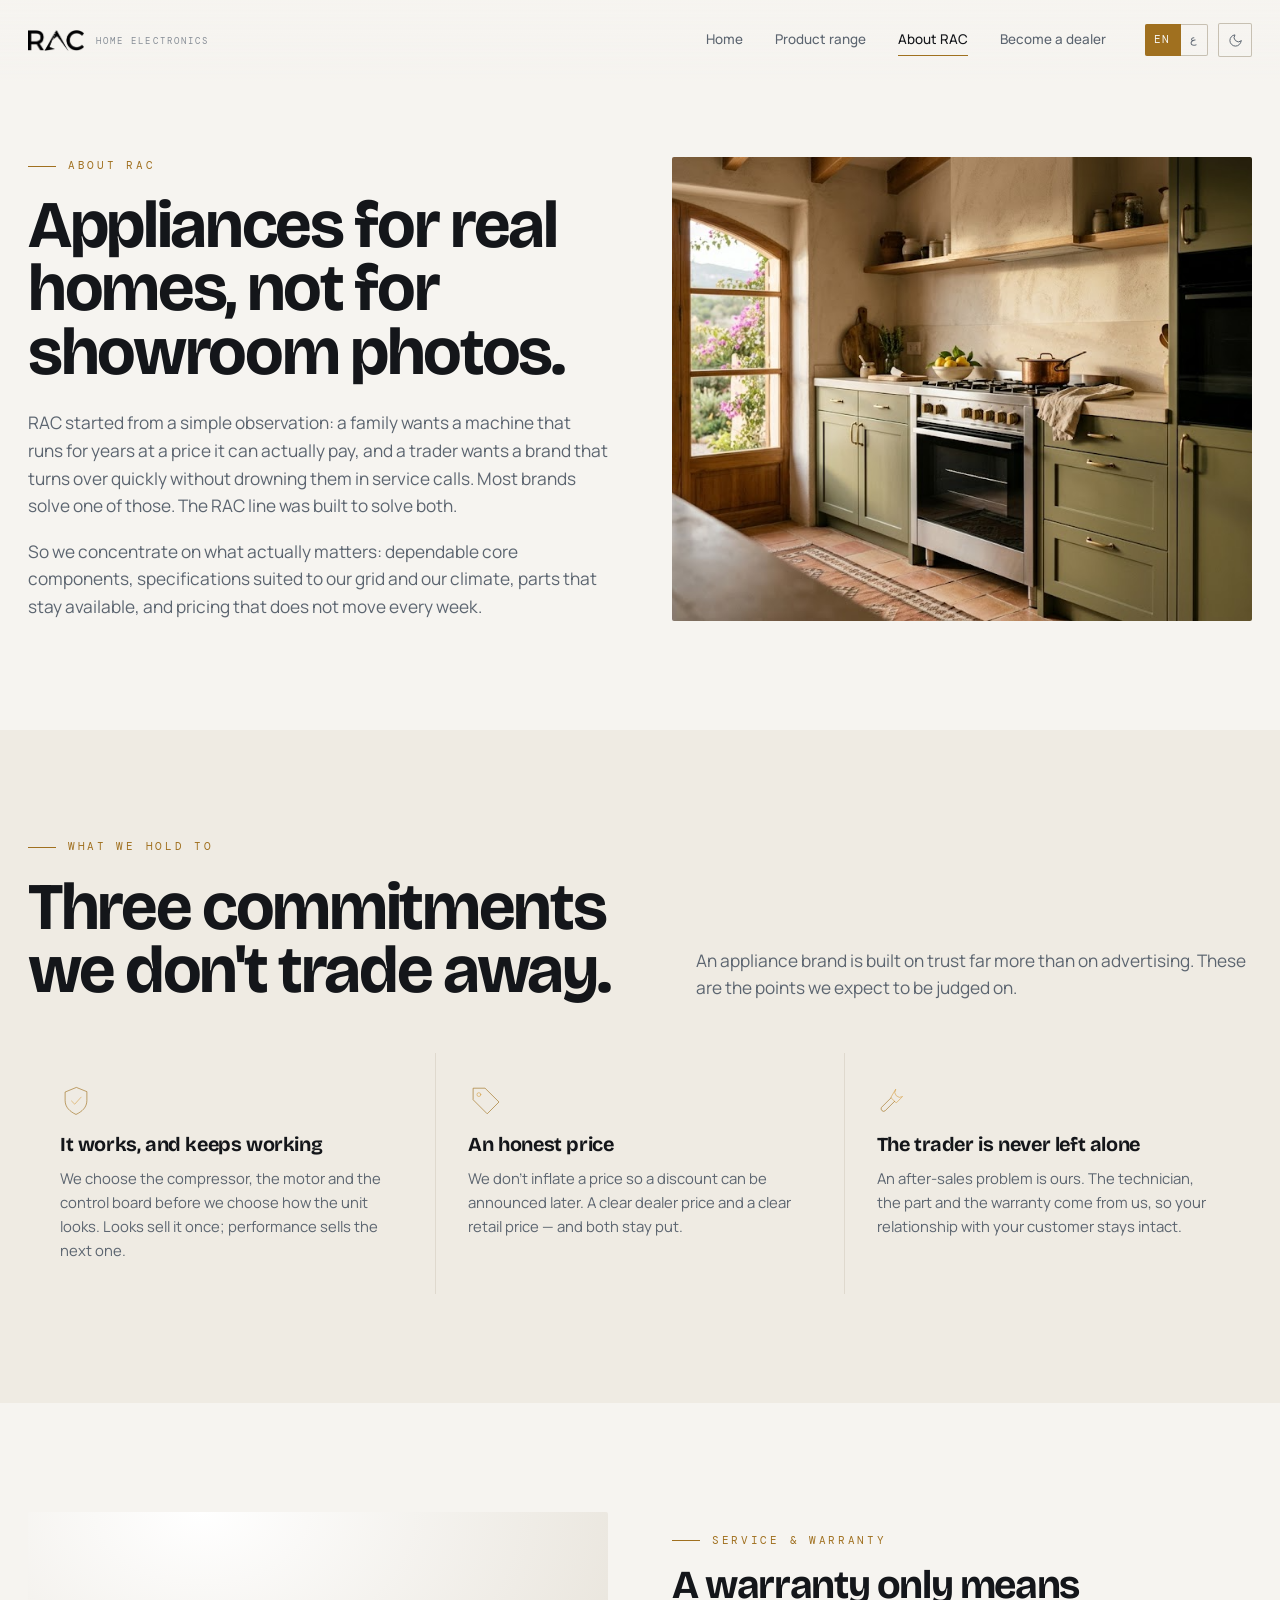
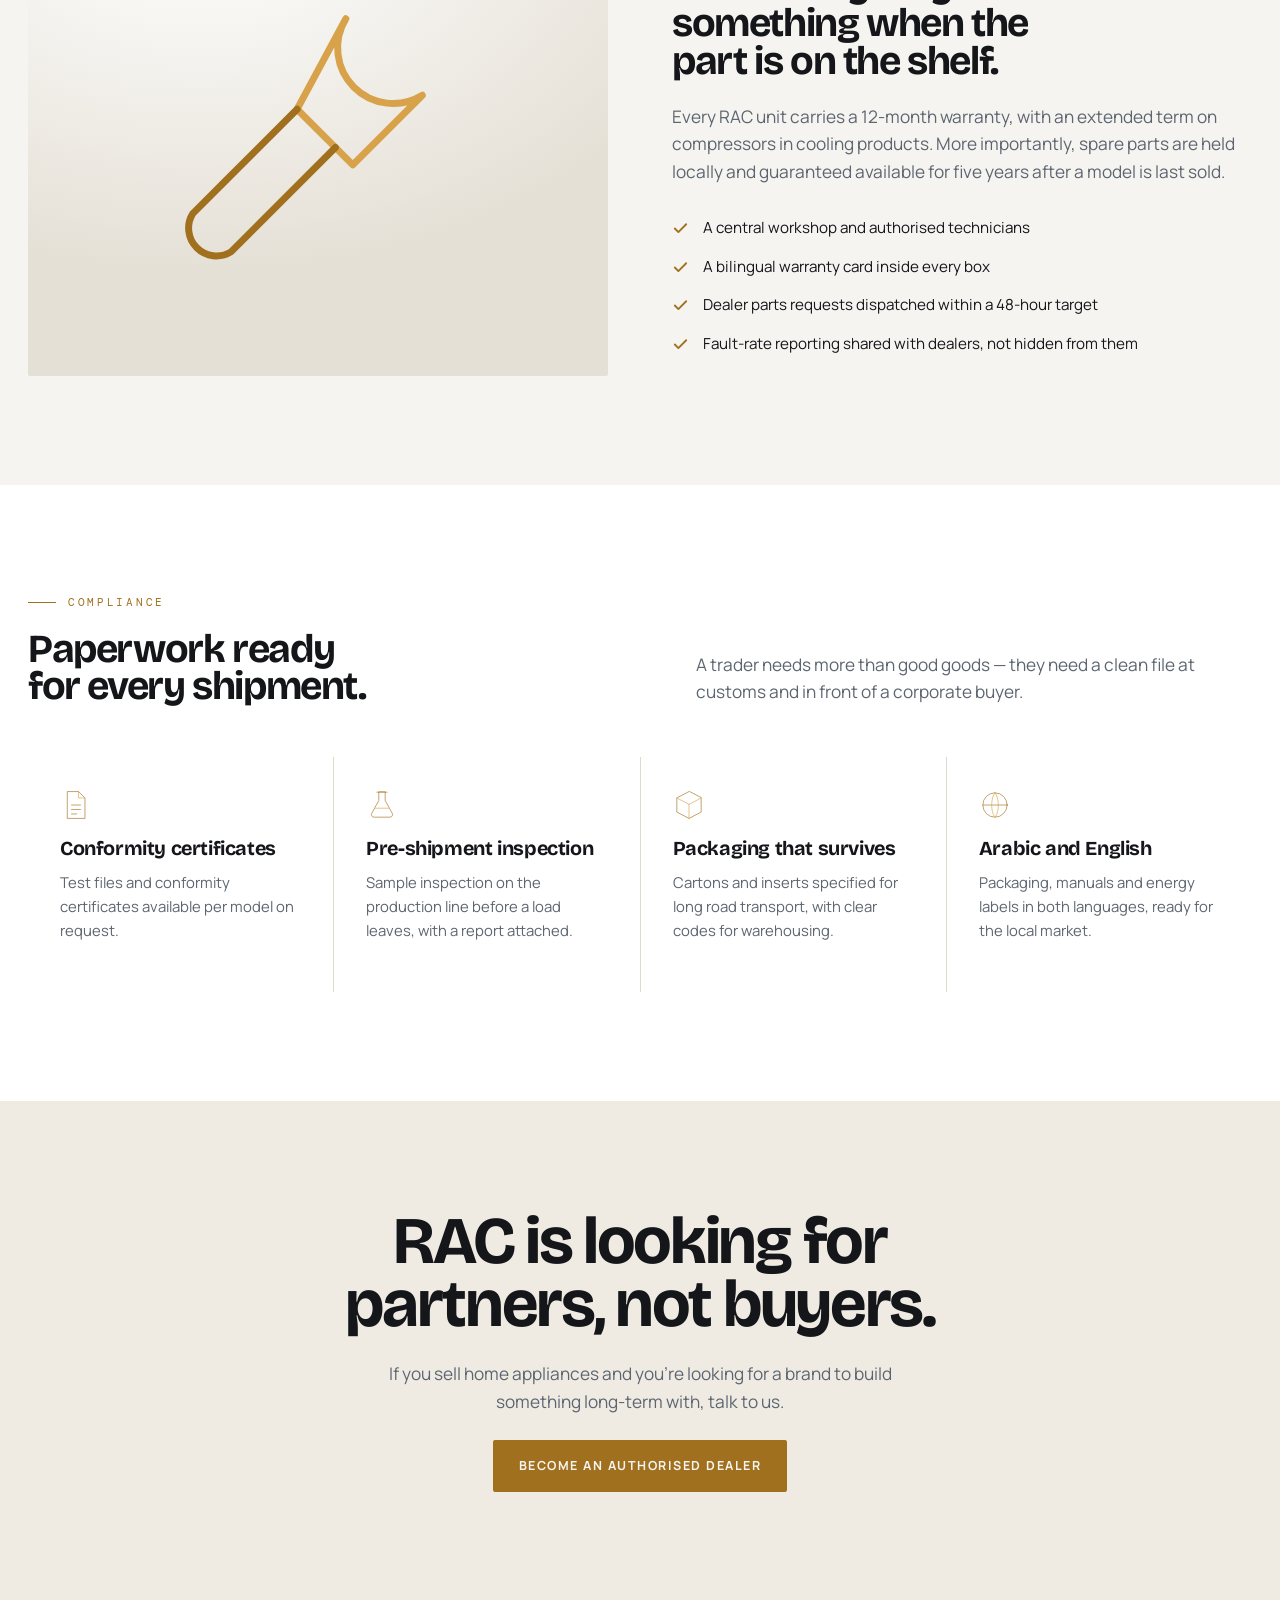
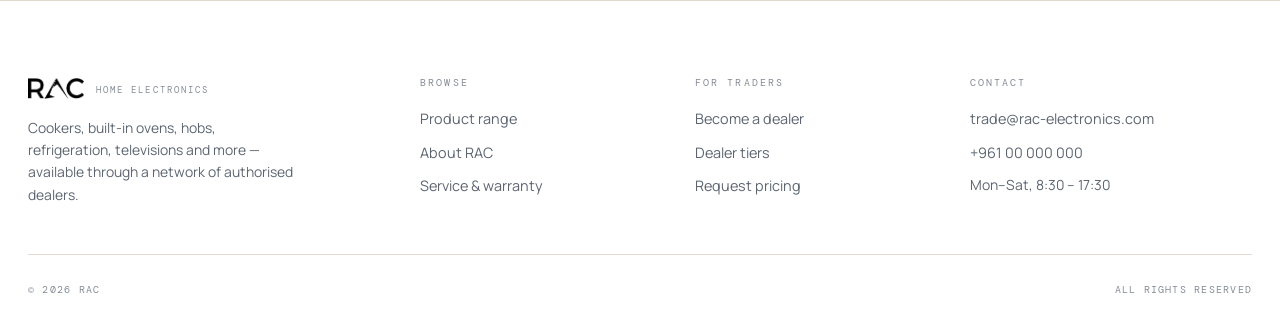
==== about.html @ e8dd6710 "RAC brand site — light theme with cut-out product slider Static EN/AR B2B brand site: home, product " ====
<!doctype html>
<html lang="en" dir="ltr" data-theme="light">
<head>
<meta charset="utf-8">
<meta name="viewport" content="width=device-width,initial-scale=1">
<title>About RAC — The Brand</title>
<meta name="description" content="RAC is a home appliance and consumer electronics brand built for real households and the traders who serve them.">
<link rel="preconnect" href="https://fonts.googleapis.com">
<link rel="preconnect" href="https://fonts.gstatic.com" crossorigin>
<link href="https://fonts.googleapis.com/css2?family=Bricolage+Grotesque:opsz,wght@12..96,700;12..96,800&family=Manrope:wght@400;500;600;700&family=DM+Mono:wght@400;500&family=IBM+Plex+Sans+Arabic:wght@400;500;600;700&display=swap" rel="stylesheet">
<link rel="stylesheet" href="assets/rac.css">
</head>
<body>

<header class="hdr">
  <div class="shell hdr__in">
    <a class="logo" href="index.html">
      <span class="logo__mark"><img src="assets/img/rac-logo-black.png" alt="RAC"></span>
      <span class="logo__sub" data-ar="أجهزة منزلية">Home Electronics</span>
    </a>
    <nav class="nav">
      <a href="index.html" data-ar="الرئيسية">Home</a>
      <a href="range.html" data-ar="المنتجات">Product range</a>
      <a href="about.html" class="is-active" data-ar="عن RAC">About RAC</a>
      <a href="partners.html" data-ar="كن موزعاً">Become a dealer</a>
    </nav>
    <div class="hdr__act">
      <div class="lang" role="group" aria-label="Language">
        <b data-lang="en" class="on">EN</b><b data-lang="ar">ع</b>
      </div>
      <button class="tgl" data-theme-toggle aria-label="Switch theme"><svg class="i-moon" viewBox="0 0 24 24" fill="none" stroke="currentColor" stroke-width="1.6" stroke-linecap="round" stroke-linejoin="round"><path d="M21 12.8A9 9 0 1 1 11.2 3a7 7 0 0 0 9.8 9.8z"/></svg><svg class="i-sun" viewBox="0 0 24 24" fill="none" stroke="currentColor" stroke-width="1.6" stroke-linecap="round" stroke-linejoin="round"><circle cx="12" cy="12" r="4"/><path d="M12 2v2M12 20v2M2 12h2M20 12h2M4.9 4.9l1.4 1.4M17.7 17.7l1.4 1.4M19.1 4.9l-1.4 1.4M6.3 17.7l-1.4 1.4"/></svg></button>
      <button class="burger" aria-label="Menu"><span></span></button>
    </div>
  </div>
</header>

<!-- ============ INTRO ============ -->
<section class="sec page-top">
  <div class="shell split">
    <div>
      <p class="kicker" data-ar="عن RAC">About RAC</p>
      <h1 class="h1 rv" style="margin-top:1.2rem" data-ar="أجهزة لبيوت حقيقية،<br>لا لصالات العرض.">Appliances for real<br>homes, not for<br>showroom photos.</h1>
      <p class="lede rv" style="margin-top:1.6rem" data-ar="وُلدت RAC من ملاحظة بسيطة: العائلة تريد جهازاً يشتغل سنوات بسعر تستطيع دفعه، والتاجر يريد علامة تدور بسرعة ولا تُغرقه بالصيانة. معظم العلامات تحلّ واحدة من الاثنتين. نحن بنينا الخط ليحلّ الاثنتين معاً.">
        RAC started from a simple observation: a family wants a machine that runs for years at a price it can actually pay, and a trader wants a brand that turns over quickly without drowning them in service calls. Most brands solve one of those. The RAC line was built to solve both.
      </p>
      <p class="lede rv" style="margin-top:1.1rem" data-ar="لذلك نركّز على ما يهمّ فعلاً: مكوّنات أساسية موثوقة، مواصفات تناسب شبكة الكهرباء والمناخ عندنا، قطع غيار متوفرة، وتسعير واضح لا يتغيّر كل أسبوع.">
        So we concentrate on what actually matters: dependable core components, specifications suited to our grid and our climate, parts that stay available, and pricing that does not move every week.
      </p>
    </div>
    <div class="split__art split__art--photo rv"><img src="assets/img/kitchen-lifestyle.png" alt="RAC appliances in a kitchen"></div>
  </div>
</section>

<!-- ============ PRINCIPLES ============ -->
<section class="sec sec--panel2">
  <div class="shell">
    <div class="sec__head">
      <div>
        <p class="kicker" data-ar="مبادئنا">What we hold to</p>
        <h2 class="h1 rv" data-ar="ثلاثة التزامات<br>لا نتنازل عنها.">Three commitments<br>we don't trade away.</h2>
      </div>
      <p class="lede rv" data-ar="علامة الأجهزة المنزلية تُبنى على الثقة أكثر من الإعلان. وهذه هي النقاط التي نُحاسَب عليها.">
        An appliance brand is built on trust far more than on advertising. These are the points we expect to be judged on.
      </p>
    </div>
    <div class="grid-3">
      <article class="cell rv">
        <div class="cell__i" data-art="shield"></div>
        <h3 class="h3" data-ar="الجهاز يشتغل، ويبقى يشتغل">It works, and keeps working</h3>
        <p data-ar="نختار الضاغط والمحرك واللوحة الإلكترونية قبل أن نختار شكل الجهاز. المظهر يبيع مرة، الأداء يبيع مرة ثانية.">We choose the compressor, the motor and the control board before we choose how the unit looks. Looks sell it once; performance sells the next one.</p>
      </article>
      <article class="cell rv">
        <div class="cell__i" data-art="tag"></div>
        <h3 class="h3" data-ar="سعر صادق">An honest price</h3>
        <p data-ar="لا نضخّم السعر لنقدّم خصماً وهمياً. سعر واضح للتاجر وسعر واضح للزبون، والاثنان ثابتان.">We don't inflate a price so a discount can be announced later. A clear dealer price and a clear retail price — and both stay put.</p>
      </article>
      <article class="cell rv">
        <div class="cell__i" data-art="tools"></div>
        <h3 class="h3" data-ar="لا نترك التاجر وحده">The trader is never left alone</h3>
        <p data-ar="مشكلة بعد البيع مسؤوليتنا نحن. الفني والقطعة والضمان من طرفنا، وأنت تبقى صاحب علاقة جيدة مع زبونك.">An after-sales problem is ours. The technician, the part and the warranty come from us, so your relationship with your customer stays intact.</p>
      </article>
    </div>
  </div>
</section>

<!-- ============ SERVICE ============ -->
<section class="sec" id="service">
  <div class="shell split split--rev">
    <div class="split__art rv" data-art="tools"></div>
    <div>
      <p class="kicker" data-ar="الخدمة والضمان">Service &amp; warranty</p>
      <h2 class="h2 rv" style="margin-top:1.1rem" data-ar="الضمان يعني شيئاً<br>عندما تكون القطعة موجودة.">A warranty only means<br>something when the<br>part is on the shelf.</h2>
      <p class="lede rv" style="margin-top:1.4rem" data-ar="لكل جهاز RAC ضمان 12 شهراً على الجهاز، مع ضمان ممتد على الضواغط في منتجات التبريد. الأهم أن قطع الغيار مخزّنة محلياً ومضمونة التوفر لخمس سنوات من تاريخ آخر بيع للموديل.">
        Every RAC unit carries a 12-month warranty, with an extended term on compressors in cooling products. More importantly, spare parts are held locally and guaranteed available for five years after a model is last sold.
      </p>
      <ul class="checks rv">
        <li data-ar="ورشة صيانة مركزية وفنيون معتمدون">A central workshop and authorised technicians</li>
        <li data-ar="بطاقة ضمان بالعربية والإنكليزية داخل كل علبة">A bilingual warranty card inside every box</li>
        <li data-ar="طلبات قطع الغيار من التاجر تُشحن خلال 48 ساعة كهدف">Dealer parts requests dispatched within a 48-hour target</li>
        <li data-ar="تقارير أعطال دورية تُشارك مع الموزّعين">Fault-rate reporting shared with dealers, not hidden from them</li>
      </ul>
    </div>
  </div>
</section>

<!-- ============ COMPLIANCE ============ -->
<section class="sec sec--panel">
  <div class="shell">
    <div class="sec__head">
      <div>
        <p class="kicker" data-ar="المطابقة">Compliance</p>
        <h2 class="h2 rv" data-ar="أوراق جاهزة لكل شحنة.">Paperwork ready<br>for every shipment.</h2>
      </div>
      <p class="lede rv" data-ar="التاجر لا يحتاج فقط بضاعة جيدة، بل ملفاً نظيفاً عند الجمارك وعند الزبون المؤسسي.">
        A trader needs more than good goods — they need a clean file at customs and in front of a corporate buyer.
      </p>
    </div>
    <div class="grid-4">
      <article class="cell rv">
        <div class="cell__i" data-art="doc"></div>
        <h3 class="h3" data-ar="شهادات المطابقة">Conformity certificates</h3>
        <p data-ar="ملفات فحص وشهادات مطابقة متاحة لكل موديل عند الطلب.">Test files and conformity certificates available per model on request.</p>
      </article>
      <article class="cell rv">
        <div class="cell__i" data-art="lab"></div>
        <h3 class="h3" data-ar="فحص قبل الشحن">Pre-shipment inspection</h3>
        <p data-ar="فحص عيّنات على خط الإنتاج قبل مغادرة الشحنة، مع تقرير مرفق.">Sample inspection on the production line before a load leaves, with a report attached.</p>
      </article>
      <article class="cell rv">
        <div class="cell__i" data-art="box"></div>
        <h3 class="h3" data-ar="تعبئة تتحمّل الطريق">Packaging that survives</h3>
        <p data-ar="كرتون وحشوات مصمّمة للنقل البري الطويل، مع أكواد واضحة للتخزين.">Cartons and inserts specified for long road transport, with clear codes for warehousing.</p>
      </article>
      <article class="cell rv">
        <div class="cell__i" data-art="globe"></div>
        <h3 class="h3" data-ar="عربي وإنكليزي">Arabic and English</h3>
        <p data-ar="التعبئة والكتيّبات وبطاقة الطاقة بلغتين، جاهزة للسوق المحلي.">Packaging, manuals and energy labels in both languages, ready for the local market.</p>
      </article>
    </div>
  </div>
</section>

<!-- ============ CTA ============ -->
<section class="sec sec--panel2">
  <div class="shell" style="text-align:center;display:grid;justify-items:center;gap:1.5rem">
    <h2 class="h1 rv" data-ar="RAC تبحث عن شركاء<br>لا عن زبائن.">RAC is looking for<br>partners, not buyers.</h2>
    <p class="lede rv" style="max-width:52ch" data-ar="إذا كنت تبيع الأجهزة المنزلية وتبحث عن علامة تبني معها علاقة طويلة، تحدّث إلينا.">
      If you sell home appliances and you're looking for a brand to build something long-term with, talk to us.
    </p>
    <a class="btn rv" href="partners.html"><span data-ar="كن موزّعاً معتمداً">Become an authorised dealer</span></a>
  </div>
</section>

<footer class="ftr">
  <div class="shell">
    <div class="ftr__top">
      <div>
        <a class="logo" href="index.html">
          <span class="logo__mark"><img src="assets/img/rac-logo-black.png" alt="RAC"></span>
          <span class="logo__sub" data-ar="أجهزة منزلية">Home Electronics</span>
        </a>
        <p class="small" style="margin-top:1.1rem;max-width:34ch" data-ar="طباخات وأفران مدمجة ومسطحات وثلاجات وتلفزيونات وغيرها — متوفرة عبر شبكة موزّعين معتمدين.">
          Cookers, built-in ovens, hobs, refrigeration, televisions and more — available through a network of authorised dealers.
        </p>
      </div>
      <div>
        <h4 data-ar="التصفح">Browse</h4>
        <ul>
          <li><a href="range.html" data-ar="تشكيلة المنتجات">Product range</a></li>
          <li><a href="about.html" data-ar="عن RAC">About RAC</a></li>
          <li><a href="about.html#service" data-ar="الخدمة والضمان">Service &amp; warranty</a></li>
        </ul>
      </div>
      <div>
        <h4 data-ar="للتجّار">For traders</h4>
        <ul>
          <li><a href="partners.html" data-ar="كن موزعاً">Become a dealer</a></li>
          <li><a href="partners.html#tiers" data-ar="شرائح التوزيع">Dealer tiers</a></li>
          <li><a href="partners.html#form" data-ar="طلب قائمة الأسعار">Request pricing</a></li>
        </ul>
      </div>
      <div>
        <h4 data-ar="تواصل">Contact</h4>
        <ul>
          <li><a href="mailto:trade@rac-electronics.com">trade@rac-electronics.com</a></li>
          <li><a href="tel:+96100000000">+961 00 000 000</a></li>
          <li class="small" data-ar="من الاثنين إلى السبت، 8:30 – 17:30">Mon–Sat, 8:30 – 17:30</li>
        </ul>
      </div>
    </div>
    <div class="ftr__bot">
      <span>&copy; <span data-year></span> RAC</span>
      <span data-ar="جميع الحقوق محفوظة">All rights reserved</span>
    </div>
  </div>
</footer>

<script src="assets/rac.js"></script>
</body>
</html>
---- assets/rac.css ----
/* ============================================================
   RAC — brand site
   Light by default, dark on the header toggle. The palette is taken off the
   products themselves: black glass, brushed steel, brass burners.
   ============================================================ */

:root{
  --void:#08090B;
  --panel:#0E1013;
  --panel-2:#14171C;
  --panel-3:#1B1F25;
  --line:#242931;
  --line-2:#333A44;
  --text:#F4F1EB;
  --muted:#98A0A9;
  --steel:#7E8A93;
  --brass:#D8A24A;
  --brass-2:#B8863A;
  --brass-soft:#F0D5A2;
  --bg-rgb:8,9,11;

  --shell: min(1360px, 100% - 3.5rem);
  --r:2px;

  --f-display:"Bricolage Grotesque","Archivo","Helvetica Neue",Arial,sans-serif;
  --f-body:"Manrope","Helvetica Neue",Arial,system-ui,sans-serif;
  --f-mono:"DM Mono",ui-monospace,Consolas,monospace;

  --e:cubic-bezier(.22,1,.36,1);
  --e-io:cubic-bezier(.76,0,.24,1);
}

/* Light is the default — set on <html> and in rac.js. The same semantic tokens,
   remapped; every section including the hero follows them. Dark stays available
   on the header toggle. */
:root[data-theme="light"]{
  --void:#F6F4F0;
  --panel:#FFFFFF;
  --panel-2:#EFEBE3;
  --panel-3:#E5E0D6;
  --line:#DFD9CE;
  --line-2:#C7C0B2;
  --text:#14161A;
  --muted:#5C6570;
  --steel:#868D96;
  --brass:#A0701F;
  --brass-2:#7E560F;
  --brass-soft:#6E4C13;
  --bg-rgb:246,244,240;
}

*,*::before,*::after{box-sizing:border-box}
html{-webkit-text-size-adjust:100%;scroll-behavior:smooth}
body{
  margin:0;background:var(--void);color:var(--text);
  font-family:var(--f-body);font-size:16px;line-height:1.6;
  -webkit-font-smoothing:antialiased;overflow-x:hidden;
}
img,svg{display:block;max-width:100%}
a{color:inherit;text-decoration:none}
button{font:inherit;color:inherit;background:none;border:0;cursor:pointer}
h1,h2,h3,h4{margin:0;font-family:var(--f-display);font-weight:700;letter-spacing:-.035em;line-height:.95}
p{margin:0}
::selection{background:var(--brass);color:var(--void)}

.shell{width:var(--shell);margin-inline:auto}

/* ---------- type ---------- */
.display{font-size:clamp(3rem,8.2vw,8.5rem);font-weight:800;letter-spacing:-.05em}
.h1{font-size:clamp(2.3rem,5.2vw,4.6rem)}
.h2{font-size:clamp(1.7rem,3.1vw,2.8rem)}
.h3{font-size:clamp(1.1rem,1.55vw,1.4rem);letter-spacing:-.02em}
.lede{font-size:clamp(1.02rem,1.35vw,1.26rem);line-height:1.6;color:var(--muted)}
.kicker{
  font-family:var(--f-mono);font-size:.7rem;letter-spacing:.24em;text-transform:uppercase;
  color:var(--brass);display:flex;align-items:center;gap:.75rem;
}
.kicker::before{content:"";width:28px;height:1px;background:currentColor;flex:none}
.small{font-size:.87rem;color:var(--muted)}

/* ---------- buttons ---------- */
.btn{
  position:relative;display:inline-flex;align-items:center;gap:.7rem;overflow:hidden;
  padding:1rem 1.6rem;border-radius:var(--r);
  font-size:.78rem;font-weight:700;letter-spacing:.12em;text-transform:uppercase;
  background:var(--brass);color:var(--void);
  transition:color .4s var(--e),transform .4s var(--e);
}
.btn::after{
  content:"";position:absolute;inset:0;background:var(--text);
  transform:translateY(101%);transition:transform .5s var(--e);z-index:0;
}
.btn:hover::after{transform:none}
.btn:hover{transform:translateY(-2px)}
.btn>*{position:relative;z-index:1}
.btn--ghost{background:transparent;color:var(--text);box-shadow:inset 0 0 0 1px var(--line-2)}
.btn--ghost::after{background:var(--brass)}
.btn--ghost:hover{color:var(--void)}
[dir=rtl] .btn svg{transform:scaleX(-1)}

/* ---------- header ---------- */
.hdr{
  position:fixed;inset:0 0 auto;z-index:80;
  background:linear-gradient(to bottom,rgba(var(--bg-rgb),.85),rgba(var(--bg-rgb),0));
  transition:background .4s,backdrop-filter .4s,border-color .4s;
  border-bottom:1px solid transparent;
}
.hdr.is-stuck{
  background:rgba(var(--bg-rgb),.86);backdrop-filter:blur(16px);-webkit-backdrop-filter:blur(16px);
  border-bottom-color:var(--line);
}
.hdr__in{display:flex;align-items:center;gap:1.5rem;height:80px}
.logo{display:flex;align-items:center;gap:.7rem;flex:none}
.logo__mark{display:block;line-height:0}
/* The supplied wordmark is solid black; inverting gives the white version. */
.logo__mark img{height:21px;width:auto;filter:invert(1)}
:root[data-theme="light"] .logo__mark img{filter:none}
.logo__sub{
  font-family:var(--f-mono);font-size:.55rem;letter-spacing:.24em;
  text-transform:uppercase;color:var(--steel);padding-top:.15rem;
}
.nav{display:flex;gap:.2rem;margin-inline-start:auto}
.nav a{
  position:relative;padding:.5rem .9rem;font-size:.84rem;font-weight:500;color:var(--muted);
  transition:color .3s;
}
.nav a::after{
  content:"";position:absolute;left:.9rem;right:.9rem;bottom:.15rem;height:1px;
  background:var(--brass);transform:scaleX(0);transform-origin:left;transition:transform .45s var(--e);
}
.nav a:hover{color:var(--text)}
.nav a:hover::after,.nav a.is-active::after{transform:none}
.nav a.is-active{color:var(--text)}
.hdr__act{display:flex;align-items:center;gap:.6rem;flex:none}
.lang{
  display:flex;font-family:var(--f-mono);font-size:.68rem;letter-spacing:.1em;
  box-shadow:inset 0 0 0 1px var(--line-2);border-radius:var(--r);overflow:hidden;
}
.lang b{padding:.45rem .62rem;font-weight:400;color:var(--muted);transition:.3s}
.lang b.on{background:var(--brass);color:var(--void)}
/* theme toggle — sized to match .lang and .burger, one icon at a time */
.tgl{
  width:34px;height:34px;display:grid;place-items:center;flex:none;
  border-radius:var(--r);color:var(--muted);
  box-shadow:inset 0 0 0 1px var(--line-2);
  transition:color .3s,box-shadow .3s;
}
.tgl:hover{color:var(--text);box-shadow:inset 0 0 0 1px var(--steel)}
.tgl svg{width:15px;height:15px}
/* in light you are offered the moon, in dark the sun */
.tgl .i-sun{display:none}
:root[data-theme="dark"] .tgl .i-moon{display:none}
:root[data-theme="dark"] .tgl .i-sun{display:block}

.burger{display:none;width:42px;height:42px;align-items:center;justify-content:center;box-shadow:inset 0 0 0 1px var(--line-2);border-radius:var(--r)}
.burger span{display:block;width:17px;height:1.5px;background:currentColor;position:relative;transition:.3s var(--e)}
.burger span::before,.burger span::after{content:"";position:absolute;left:0;width:17px;height:1.5px;background:currentColor;transition:.3s var(--e)}
.burger span::before{top:-5px}
.burger span::after{top:5px}
body.menu-open .burger span{background:transparent}
body.menu-open .burger span::before{top:0;transform:rotate(45deg)}
body.menu-open .burger span::after{top:0;transform:rotate(-45deg)}

/* ============================================================
   THE EDITORIAL GALLERY
   An editorial card on the left, the product held on the right,
   and a set of thumbnails that drift behind the cursor until
   they snap into a dock. Each photograph is cut into six columns
   that wipe in on a stagger, so the picture assembles itself
   rather than simply fading.
   ============================================================ */
.hero{
  position:relative;height:100svh;min-height:660px;overflow:hidden;background:var(--void);
  color:var(--text);
  --stage:58%;
  /* the strip the arrows + counter own along the bottom; the editorial card is
     centred in what is left above it, not in the whole hero, or on a short
     viewport the CTA lands on top of the arrows */
  --navh:calc(clamp(1.6rem,4.5vh,3rem) + 50px + 1.4rem);
  --hdrh:80px;
}
/* the hero follows the theme like every other section, so the header needs no
   special context over it any more */

/* a slow brass wash behind everything, so the black is never flat */
.hero::before{
  content:"";position:absolute;inset:0;z-index:0;pointer-events:none;
  background:radial-gradient(70% 60% at 78% 42%,rgba(216,162,74,.13),transparent 65%);
}

.slides{position:absolute;inset:0;z-index:1}
.slide{position:absolute;inset:0;opacity:0;pointer-events:none}
.slide.is-on{opacity:1;pointer-events:auto;z-index:2}
.slide.is-out{opacity:1;z-index:1}

/* -- the sliced photograph, held on the right of the stage -- */
.cols{
  position:absolute;top:0;bottom:0;inset-inline-end:0;width:var(--stage);display:flex;
  transform:translate3d(var(--px,0px),var(--py,0px),0);
  transition:transform 1.3s var(--e);
}
.col{position:relative;flex:1;overflow:hidden;clip-path:inset(0 0 100% 0)}
.col__in{position:absolute;top:0;height:100%;width:600%;left:calc(var(--i) * -100%)}
.col__in img{
  width:100%;height:100%;object-fit:contain;object-position:center 48%;
  transform:scale(1.12);transition:transform 10s linear,filter 1.1s var(--e);
}
.slide.is-on .col{
  /* -1px sideways: clipping exactly on the box edge rasterises to a hairline
     gap between columns, which the cut-out art shows as light seams */
  clip-path:inset(0 -1px 0 -1px);
  transition:clip-path 1.05s var(--e-io);
  transition-delay:calc(var(--i) * 65ms);
}
.slide.is-out .col{
  clip-path:inset(0 0 100% 0);
  transition:clip-path .8s var(--e-io);
  transition-delay:calc((5 - var(--i)) * 45ms);
}
/* stops short of 1: the leftover is the slack the parallax drifts inside */
.slide.is-on .col__in img{transform:scale(1.01)}
.slide.is-out .col__in img{filter:blur(6px)}

/* The slider art is cut out on alpha, so there is no photo edge to fade into
   the copy any more. The element is still emitted by rac.js; it just paints
   nothing rather than being ripped out of the markup. */
.hero__scrim{display:none}

/* -- the ghost word -- */
.hero__ghost{
  position:absolute;z-index:2;inset-inline-start:-.06em;top:8%;pointer-events:none;
  font-family:var(--f-display);font-weight:800;font-size:clamp(4.5rem,13vw,12rem);
  letter-spacing:-.06em;line-height:1;white-space:nowrap;
  color:transparent;-webkit-text-stroke:1px rgba(216,162,74,.15);
  opacity:0;transform:translateX(-4%);
}
.slide.is-on .hero__ghost{opacity:1;transform:none;transition:opacity 1.5s var(--e) .3s,transform 6s var(--e) .3s}

/* ---------- the editorial card ---------- */
/* centred in the band between the fixed header and the arrow strip, not in the
   whole hero — otherwise the tag slides under the logo on a laptop screen */
.ed{position:absolute;z-index:6;inset-inline-start:0;top:calc(50% + var(--hdrh) / 2 - var(--navh) / 2);transform:translateY(-50%);width:100%}
.ed__in{max-width:min(43ch,42vw)}
.ed__tag{
  display:inline-flex;align-items:center;gap:.7rem;margin-bottom:1.4rem;
  font-family:var(--f-mono);font-size:.66rem;letter-spacing:.26em;text-transform:uppercase;color:var(--brass);
  padding:.42rem .8rem;box-shadow:inset 0 0 0 1px rgba(216,162,74,.35);border-radius:99px;
}
.ed__name{
  font-family:var(--f-display);font-weight:800;
  font-size:clamp(2.4rem,5.4vw,5.2rem);letter-spacing:-.05em;line-height:.93;
}
.ed__name em{font-style:normal;color:var(--brass)}
.ed__desc{margin-top:1.4rem;color:var(--muted);font-size:clamp(.96rem,1.1vw,1.1rem);max-width:40ch}

.ed__specs{margin:2rem 0 0;padding:0;list-style:none;display:grid;gap:0;max-width:36ch}
.ed__specs li{
  display:flex;align-items:baseline;gap:.9rem;padding:.72rem 0;
  border-top:1px solid var(--line-2);
  font-family:var(--f-mono);font-size:.72rem;letter-spacing:.1em;text-transform:uppercase;
}
.ed__specs li:last-child{border-bottom:1px solid var(--line-2)}
.ed__specs b{font-weight:400;color:var(--steel);flex:none;width:8.5ch}
.ed__specs span{color:var(--text);letter-spacing:.04em}

.ed__foot{display:flex;flex-wrap:wrap;align-items:center;gap:1.4rem;margin-top:2.2rem}

/* each element rises on its own beat */
.ln{display:block;overflow:hidden}
.ln>span{display:block;transform:translateY(106%);transition:transform 1s var(--e)}
.slide.is-on .ln>span{transform:none}
.slide.is-on .ed__name .ln:nth-child(1)>span{transition-delay:.30s}
.slide.is-on .ed__name .ln:nth-child(2)>span{transition-delay:.39s}
.ed__tag,.ed__desc,.ed__specs li,.ed__foot{opacity:0;transform:translateY(16px)}
.slide.is-on .ed__tag{opacity:1;transform:none;transition:opacity .8s var(--e) .18s,transform .8s var(--e) .18s}
.slide.is-on .ed__desc{opacity:1;transform:none;transition:opacity .9s var(--e) .6s,transform .9s var(--e) .6s}
.slide.is-on .ed__specs li{opacity:1;transform:none;transition:opacity .8s var(--e) calc(.7s + var(--n) * .09s),transform .8s var(--e) calc(.7s + var(--n) * .09s)}
.slide.is-on .ed__foot{opacity:1;transform:none;transition:opacity .9s var(--e) 1s,transform .9s var(--e) 1s}

/* ---------- drifting thumbnails ---------- */
.thumbs{position:absolute;inset:0;z-index:7;pointer-events:none}
.thumb{
  position:absolute;pointer-events:auto;cursor:pointer;
  width:clamp(66px,6.4vw,102px);aspect-ratio:3/4;overflow:hidden;border-radius:3px;
  left:calc(var(--fx) * 1%);top:calc(var(--fy) * 1%);
  transform:translate3d(calc(var(--mx,0) * var(--d) * 1px),calc(var(--my,0) * var(--d) * 1px),0) rotate(calc(var(--rot) * 1deg));
  background:var(--panel);
  box-shadow:0 14px 30px -14px rgba(0,0,0,.45);
  transition:left .95s var(--e),top .95s var(--e),width .95s var(--e),
             transform .9s cubic-bezier(.16,1,.3,1),box-shadow .5s,opacity .6s;
  opacity:1;
}
.thumb::after{
  content:"";position:absolute;inset:0;box-shadow:inset 0 0 0 1px var(--line-2);
  transition:box-shadow .45s;
}
.thumb img{width:100%;height:100%;object-fit:contain;padding:9%;transition:transform .8s var(--e)}
.thumb:hover{box-shadow:0 20px 42px -14px rgba(0,0,0,.55)}
.thumb:hover img{transform:scale(1.08)}
.thumb.on{box-shadow:0 20px 42px -14px rgba(0,0,0,.55)}
.thumb.on::after{box-shadow:inset 0 0 0 1px var(--brass)}
.thumb__n{
  position:absolute;inset-inline-start:6px;bottom:4px;z-index:2;
  /* always sits on a thumbnail, and every thumbnail is a shot on black */
  font-family:var(--f-mono);font-size:.6rem;letter-spacing:.1em;color:#F4F1EB;
  text-shadow:0 1px 6px rgba(0,0,0,.9);
}

/* docked: the drift is switched off and they line up as a control strip */
/* animating top->bottom would jump, so the dock is a --dy stop on the same axis */
.thumbs.docked .thumb{
  --d:0;--rot:0;
  left:calc(var(--dx) * 1%);
  top:calc(var(--dy) * 1%);
  width:clamp(52px,4.6vw,74px);
}


/* ---------- arrows, counter, hint ---------- */
.hero__nav{position:absolute;z-index:8;inset-inline-start:0;bottom:clamp(1.6rem,4.5vh,3rem);width:100%;pointer-events:none}
.hero__nav .shell{display:flex;align-items:center;gap:1.2rem}
.hero__nav .arw,.hero__nav .count{pointer-events:auto}
.arw{
  width:50px;height:50px;display:grid;place-items:center;border-radius:50%;
  box-shadow:inset 0 0 0 1px var(--line-2);color:var(--text);
  transition:background .45s var(--e),color .45s var(--e),box-shadow .45s var(--e);
}
.arw:hover{background:var(--brass);color:#08090B;box-shadow:inset 0 0 0 1px var(--brass)}
.arw svg{width:16px;height:16px}
[dir=rtl] .arw svg{transform:scaleX(-1)}
.count{font-family:var(--f-mono);font-size:.72rem;letter-spacing:.16em;color:var(--steel);display:flex;align-items:center;gap:.8rem}
.count b{color:var(--text);font-weight:400}
.count i{display:block;width:clamp(60px,10vw,150px);height:1px;background:var(--line-2);position:relative;overflow:hidden}
.count i::after{
  content:"";position:absolute;inset:0;background:var(--brass);
  transform:scaleX(0);transform-origin:left;animation:railfill var(--dur,7s) linear forwards;
}
[dir=rtl] .count i::after{transform-origin:right}
body.is-paused .count i::after{animation-play-state:paused}
@keyframes railfill{to{transform:scaleX(1)}}
.hero.is-dragging{cursor:grabbing}

/* ---------- the hero in light ----------
   The slider art is cut out on alpha, so the stage needs no plate and no scrim
   in either theme — the product sits straight on the page. Only the graphite
   accents that were tuned against black need remapping. */
:root[data-theme="light"] .hero::before{
  background:radial-gradient(70% 60% at 78% 42%,rgba(160,112,31,.09),transparent 65%);
}
:root[data-theme="light"] .hero__ghost{-webkit-text-stroke-color:rgba(160,112,31,.2)}
:root[data-theme="light"] .thumb{box-shadow:0 18px 40px -18px rgba(20,22,26,.35)}

@media (max-width:1100px){
  .hero{--stage:70%}
  .ed__in{max-width:min(40ch,52vw)}
}
/* laptop screens: the card is tall enough that centring alone is not enough,
   so the vertical rhythm inside it tightens rather than the CTA colliding */
@media (min-width:881px) and (max-height:820px){
  .ed__tag{margin-bottom:1rem}
  .ed__desc{margin-top:1rem}
  .ed__specs{margin-top:1.3rem}
  .ed__specs li{padding:.55rem 0}
  .ed__foot{margin-top:1.5rem}
}
@media (min-width:881px) and (max-height:700px){
  .ed__desc{display:none}
  .ed__specs li:nth-child(n+3){display:none}
}
@media (max-width:880px){
  .hero{height:auto;min-height:0;--stage:100%;padding-top:66px}
  .cols{position:relative;width:100%;height:52svh;inset:auto}
  .slide{position:absolute;inset:0}
  .slides{position:relative;height:auto}
  .slide.is-on{position:relative}
  .hero__ghost{top:2%;font-size:clamp(3.5rem,17vw,7rem)}
  .ed{position:relative;top:auto;transform:none;padding:2rem 0 7.5rem}
  .ed__in{max-width:none}
  .ed__specs{max-width:none}
  .thumbs{inset:auto 0 0;height:auto}
  .thumbs .thumb{--d:0;--rot:0;left:calc(var(--dx) * 1%);top:auto;bottom:clamp(1.2rem,4vh,2rem);width:clamp(46px,12vw,62px)}
  .hero__nav{bottom:clamp(1.2rem,4vh,2rem)}
  .hero__nav .shell{justify-content:flex-start}
  .arw{width:42px;height:42px}
}
@media (max-width:560px){
  .count i{display:none}
  .thumbs .thumb{width:42px}
}


/* ---------- ticker ---------- */
.ticker{border-block:1px solid var(--line);overflow:hidden;background:var(--panel)}
.ticker__row{display:flex;gap:3.4rem;padding:1rem 0;width:max-content;animation:slide 40s linear infinite}
.ticker span{
  font-family:var(--f-mono);font-size:.7rem;letter-spacing:.18em;text-transform:uppercase;color:var(--steel);
  display:flex;align-items:center;gap:.85rem;white-space:nowrap;
}
.ticker span::after{content:"";width:4px;height:4px;background:var(--brass);border-radius:50%}
@keyframes slide{to{transform:translateX(-50%)}}
html[dir=rtl] .ticker__row{animation-direction:reverse}

/* ---------- sections ---------- */
.sec{padding:clamp(4.5rem,8.5vw,8rem) 0;position:relative}
.sec--panel{background:var(--panel)}
.sec--panel2{background:var(--panel-2)}
.sec--tight{padding:clamp(3rem,5vw,4.5rem) 0}
.sec__head{display:grid;grid-template-columns:1fr .9fr;gap:clamp(1.5rem,4vw,4rem);align-items:end;margin-bottom:clamp(2.4rem,4vw,3.8rem)}
.sec__head .lede{max-width:52ch}
.sec__head .kicker{margin-bottom:1.2rem}
.page-top{padding-top:calc(80px + clamp(3rem,6vw,5rem))}

/* ---------- grids ---------- */
.grid-4{display:grid;grid-template-columns:repeat(4,1fr);gap:1px;background:var(--line)}
.grid-3{display:grid;grid-template-columns:repeat(3,1fr);gap:1px;background:var(--line)}
.cell{background:var(--void);padding:clamp(1.5rem,2.5vw,2.1rem);display:flex;flex-direction:column;gap:.75rem;min-height:235px;transition:background .5s var(--e)}
.cell:hover{background:var(--panel-2)}
.sec--panel .cell{background:var(--panel)}
.sec--panel .cell:hover{background:var(--panel-2)}
.sec--panel2 .cell{background:var(--panel-2)}
.sec--panel2 .cell:hover{background:var(--panel-3)}
.cell__i{width:32px;height:32px;color:var(--brass)}
.cell h3{margin-top:.45rem}
.cell p{font-size:.93rem;color:var(--muted)}

/* ---------- steps ---------- */
.steps{display:grid;grid-template-columns:repeat(4,1fr);gap:clamp(1rem,2.5vw,2.2rem);counter-reset:s}
.step{position:relative;padding-top:2.7rem;border-top:1px solid var(--line)}
.step::before{
  counter-increment:s;content:"0" counter(s);
  position:absolute;top:1rem;inset-inline-start:0;
  font-family:var(--f-mono);font-size:.72rem;letter-spacing:.14em;color:var(--brass);
}
.step h3{font-size:1.05rem;margin-bottom:.55rem}
.step p{font-size:.9rem;color:var(--muted)}

/* ---------- numbers ---------- */
.nums{display:grid;grid-template-columns:repeat(4,1fr);gap:clamp(1rem,3vw,2.5rem)}
.num b{
  display:block;font-family:var(--f-display);font-size:clamp(2.6rem,5vw,4.4rem);
  font-weight:800;letter-spacing:-.05em;line-height:1;
  background:linear-gradient(160deg,var(--brass-soft),var(--brass-2));
  -webkit-background-clip:text;background-clip:text;color:transparent;
}
.num span{display:block;margin-top:.7rem;font-size:.84rem;color:var(--muted);max-width:24ch}

/* ---------- split ---------- */
.split{display:grid;grid-template-columns:1fr 1fr;gap:clamp(2rem,5vw,5rem);align-items:center}
.split--rev .split__art{order:-1}
.split__art{position:relative;aspect-ratio:5/4;display:grid;place-items:center;overflow:hidden;border-radius:var(--r);background:radial-gradient(120% 100% at 30% 0%,var(--panel),var(--panel-3) 78%)}
.split__art svg{width:60%;color:var(--brass)}
.split__art--photo img{width:100%;height:100%;object-fit:cover}
.checks{list-style:none;padding:0;margin:1.9rem 0 0;display:grid;gap:.9rem}
.checks li{display:flex;gap:.85rem;align-items:flex-start;font-size:.95rem}
.checks li::before{
  content:"";flex:none;width:17px;height:17px;margin-top:.25rem;background:var(--brass);
  -webkit-mask:url("data:image/svg+xml;utf8,<svg xmlns='http://www.w3.org/2000/svg' viewBox='0 0 24 24'><path d='M20 6 9 17l-5-5' fill='none' stroke='black' stroke-width='2.6' stroke-linecap='round' stroke-linejoin='round'/></svg>") center/contain no-repeat;
  mask:url("data:image/svg+xml;utf8,<svg xmlns='http://www.w3.org/2000/svg' viewBox='0 0 24 24'><path d='M20 6 9 17l-5-5' fill='none' stroke='black' stroke-width='2.6' stroke-linecap='round' stroke-linejoin='round'/></svg>") center/contain no-repeat;
}

/* ---------- the two questions ---------- */
.two{display:grid;grid-template-columns:1fr 1fr;gap:1px;background:var(--line)}
.two__col{background:var(--panel-2);padding:clamp(1.7rem,3vw,2.6rem)}
.two__col--best{background:var(--panel-3)}
.two__label{
  font-family:var(--f-mono);font-size:.68rem;letter-spacing:.22em;text-transform:uppercase;
  color:var(--brass);margin-bottom:1.8rem;display:flex;align-items:center;gap:.8rem;
}
.two__label::after{content:"";flex:1;height:1px;background:var(--line-2)}
.rank{list-style:none;margin:0;padding:0;display:grid;gap:1.6rem;counter-reset:r}
.rank li{display:flex;gap:1.2rem;align-items:flex-start}
.rank b{
  font-family:var(--f-display);font-weight:800;font-size:1.9rem;line-height:1;letter-spacing:-.05em;
  color:transparent;-webkit-text-stroke:1px var(--brass);flex:none;width:2.2ch;
}
.rank h3{margin-bottom:.4rem}
.rank p{font-size:.92rem;color:var(--muted)}
.two__note{margin-top:1.8rem;padding-top:1.4rem;border-top:1px solid var(--line-2)}

/* ---------- showcase ---------- */
.showcase{display:grid;grid-template-columns:repeat(3,1fr);gap:1px;background:var(--line)}
.shot{position:relative;background:var(--panel);overflow:hidden;aspect-ratio:4/5;display:flex;align-items:flex-end}
.shot img{position:absolute;inset:0;width:100%;height:100%;object-fit:cover;transition:transform 1.2s var(--e)}
.shot:hover img{transform:scale(1.05)}
.shot__cap{
  position:relative;z-index:2;width:100%;padding:1.7rem;
  background:linear-gradient(to top,rgba(0,0,0,.92),rgba(0,0,0,.35) 60%,transparent);
}
.shot__cap span{display:block;font-family:var(--f-mono);font-size:.62rem;letter-spacing:.18em;text-transform:uppercase;color:var(--brass);margin-bottom:.5rem}
.shot__cap h3{font-size:1.15rem}

/* ---------- catalogue ---------- */
.filters{display:flex;flex-wrap:wrap;gap:.5rem;margin-bottom:2.5rem}
.filters button{
  padding:.58rem 1.1rem;font-size:.8rem;font-weight:500;border-radius:99px;
  box-shadow:inset 0 0 0 1px var(--line-2);color:var(--muted);transition:.3s var(--e);
}
.filters button:hover{color:var(--text);box-shadow:inset 0 0 0 1px var(--steel)}
.filters button.on{background:var(--brass);color:var(--void);box-shadow:none}
.cat-grid{display:grid;grid-template-columns:repeat(4,1fr);gap:1px;background:var(--line)}
.item{background:var(--void);padding:1.6rem;display:flex;flex-direction:column;gap:.8rem;transition:background .5s var(--e)}
.sec--panel .item{background:var(--panel)}
.item:hover{background:var(--panel-2)}
.item__fig{aspect-ratio:1/1;display:grid;place-items:center;color:var(--text)}
.item__fig svg{width:64%;transition:transform .6s var(--e)}
.item:hover .item__fig svg{transform:translateY(-6px)}
.item__cat{font-family:var(--f-mono);font-size:.62rem;letter-spacing:.16em;text-transform:uppercase;color:var(--brass)}
.item h3{font-size:1rem}
.item p{font-size:.85rem;color:var(--muted)}

/* ---------- table ---------- */
.tbl-wrap{overflow-x:auto}
table.spec{width:100%;border-collapse:collapse;font-size:.92rem;min-width:580px}
table.spec th,table.spec td{text-align:start;padding:1.05rem .9rem;border-bottom:1px solid var(--line);vertical-align:top}
table.spec th{font-family:var(--f-mono);font-size:.65rem;letter-spacing:.16em;text-transform:uppercase;color:var(--steel);font-weight:400}
table.spec td:first-child{font-weight:600}

/* ---------- form ---------- */
.form{display:grid;grid-template-columns:1fr 1fr;gap:1.2rem}
.field{display:flex;flex-direction:column;gap:.45rem}
.field--wide{grid-column:1/-1}
.field label{font-family:var(--f-mono);font-size:.65rem;letter-spacing:.16em;text-transform:uppercase;color:var(--steel)}
.field input,.field select,.field textarea{
  font:inherit;font-size:.95rem;color:var(--text);background:transparent;
  border:0;border-bottom:1px solid var(--line-2);padding:.75rem .1rem;border-radius:0;
  transition:border-color .35s;
}
.field textarea{resize:vertical;min-height:110px}
.field input::placeholder,.field textarea::placeholder{color:var(--steel);opacity:1}
.field input:focus,.field select:focus,.field textarea:focus{outline:0;border-bottom-color:var(--brass)}
.field select option{background:var(--panel-2);color:var(--text)}
.form__note{grid-column:1/-1;display:flex;flex-wrap:wrap;align-items:center;gap:1.2rem;justify-content:space-between;margin-top:.7rem}
.form-ok{grid-column:1/-1;padding:1.05rem 1.25rem;font-size:.92rem;box-shadow:inset 0 0 0 1px var(--brass);color:var(--brass-soft);border-radius:var(--r)}

/* ---------- footer ---------- */
.ftr{background:var(--panel);padding:clamp(3.5rem,6vw,5.5rem) 0 2rem;border-top:1px solid var(--line)}
.ftr__top{display:grid;grid-template-columns:1.5fr 1fr 1fr 1.2fr;gap:2.5rem;padding-bottom:3rem;border-bottom:1px solid var(--line)}
.ftr h4{font-family:var(--f-mono);font-size:.64rem;font-weight:400;letter-spacing:.2em;text-transform:uppercase;color:var(--steel);margin-bottom:1.2rem}
.ftr ul{list-style:none;margin:0;padding:0;display:grid;gap:.65rem;font-size:.9rem;color:var(--muted)}
.ftr a:hover{color:var(--brass)}
.ftr__bot{display:flex;flex-wrap:wrap;gap:1rem;justify-content:space-between;padding-top:1.7rem;font-family:var(--f-mono);font-size:.64rem;letter-spacing:.12em;text-transform:uppercase;color:var(--steel)}

/* ---------- reveal ---------- */
.rv{opacity:0;transform:translateY(26px);transition:opacity .9s var(--e),transform .9s var(--e)}
.rv.in{opacity:1;transform:none}

/* ---------- arabic / rtl ---------- */
html[dir=rtl] body{font-family:"IBM Plex Sans Arabic",var(--f-body)}
html[dir=rtl] h1,html[dir=rtl] h2,html[dir=rtl] h3,html[dir=rtl] h4,
html[dir=rtl] .slide__title,html[dir=rtl] .display,html[dir=rtl] .num b{
  font-family:"IBM Plex Sans Arabic",var(--f-display);letter-spacing:0;line-height:1.3;
}
html[dir=rtl] .slide__title{font-size:clamp(2.1rem,5vw,4.6rem)}
html[dir=rtl] .hero__ghost{font-family:"IBM Plex Sans Arabic",var(--f-display);letter-spacing:0}
html[dir=rtl] .kicker,html[dir=rtl] .field label,html[dir=rtl] .ftr h4,html[dir=rtl] .item__cat,
html[dir=rtl] .ticker span,html[dir=rtl] .btn,html[dir=rtl] .step::before,html[dir=rtl] table.spec th,
html[dir=rtl] .slide__eyebrow,html[dir=rtl] .slide__specs li,html[dir=rtl] .shot__cap span{letter-spacing:0}

/* ---------- responsive ---------- */
@media (max-width:1100px){
  .grid-4,.cat-grid{grid-template-columns:repeat(2,1fr)}
  .grid-3{grid-template-columns:1fr}
  .steps,.nums{grid-template-columns:repeat(2,1fr);gap:2rem}
  .ftr__top{grid-template-columns:1fr 1fr}
  .hero__rail{display:none}
}
@media (max-width:880px){
  :root{--shell:min(1360px,100% - 2.2rem)}
  .two{grid-template-columns:1fr}
  .hdr__in{height:66px}
  .page-top{padding-top:calc(66px + 2.5rem)}
  .burger{display:flex}
  .nav{
    position:fixed;inset:66px 0 auto;flex-direction:column;gap:0;
    background:var(--panel);border-bottom:1px solid var(--line);padding:.6rem 1.1rem 1.4rem;
    transform:translateY(-150%);transition:transform .5s var(--e);
  }
  body.menu-open .nav{transform:none}
  .nav a{padding:.95rem .2rem;font-size:1.05rem;border-bottom:1px solid var(--line)}
  .split,.sec__head{grid-template-columns:1fr}
  .split--rev .split__art{order:0}
  .form{grid-template-columns:1fr}
  .showcase{grid-template-columns:1fr 1fr}
  /* the hero stacks and runs in flow below 880 (see the hero block above), so it
     must keep height:auto — pinning it to 92svh clipped the specs and the CTA */
  .col{clip-path:inset(0 0 100% 0)}
  .cols{--cols:3}
}
@media (max-width:560px){
  .grid-4,.cat-grid,.showcase{grid-template-columns:1fr}
  .nums{grid-template-columns:1fr 1fr;gap:1.6rem}
  .ftr__top{grid-template-columns:1fr;gap:2rem}
  .slide__specs li{font-size:.62rem;padding:.4rem .65rem}
  .hero__hint{display:none}
}
@media (prefers-reduced-motion:reduce){
  *{animation-duration:.01ms!important;transition-duration:.01ms!important}
  .rv{opacity:1;transform:none}
  .col{clip-path:none!important}
  .ln>span{transform:none!important}
  .slide__eyebrow,.slide__sub,.slide__specs{opacity:1;transform:none}
}
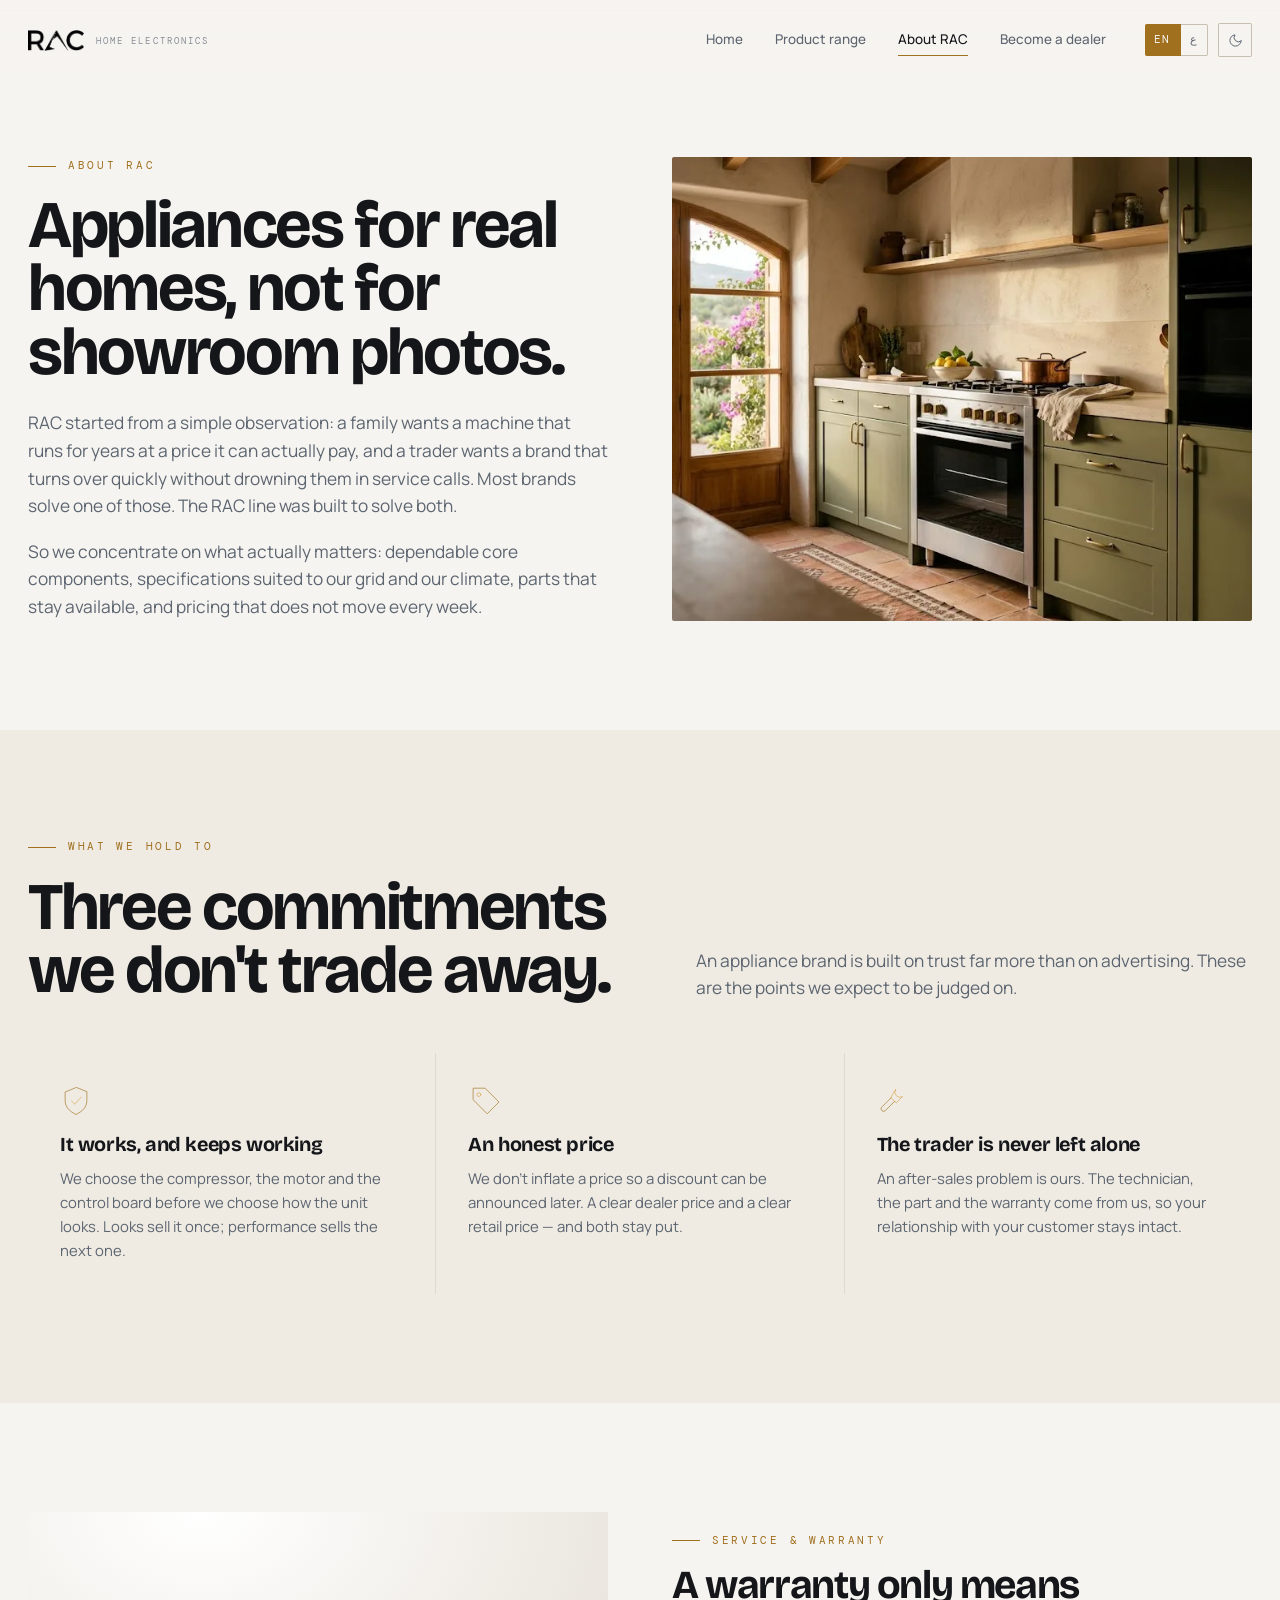
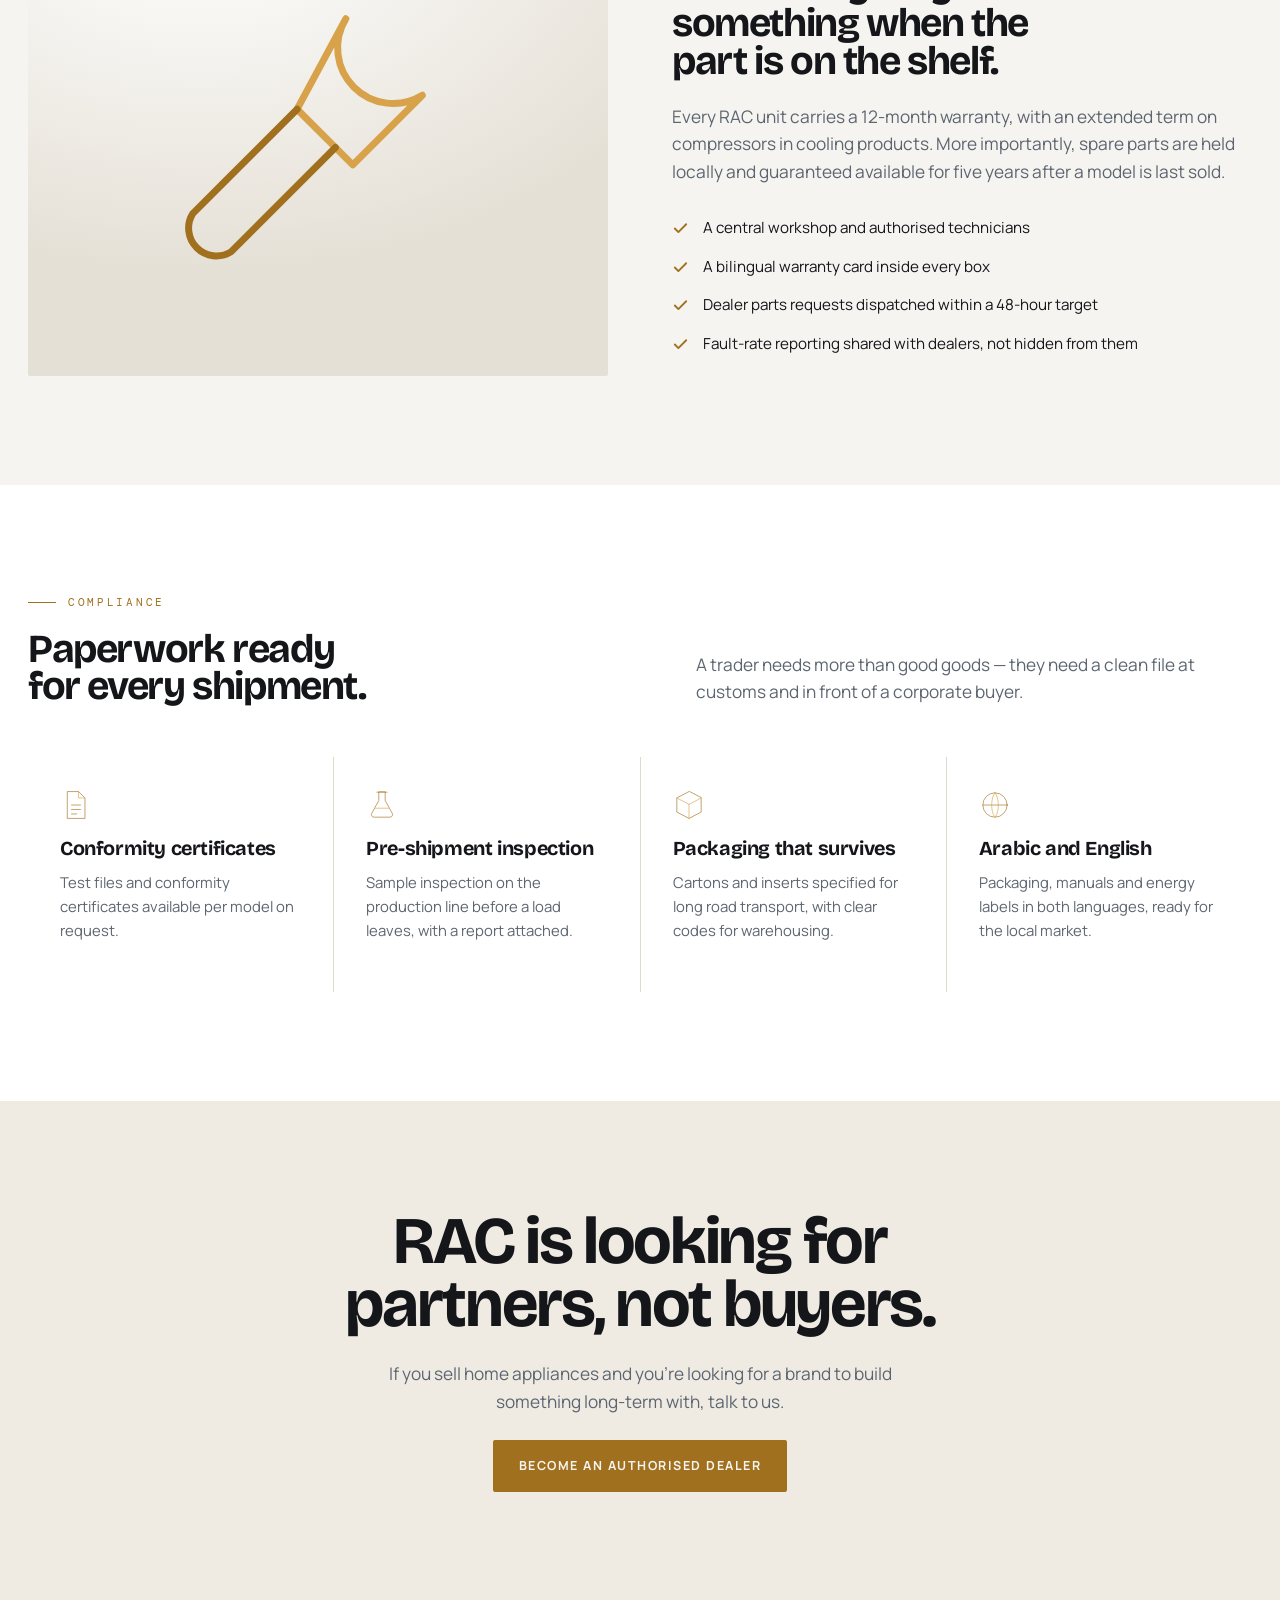
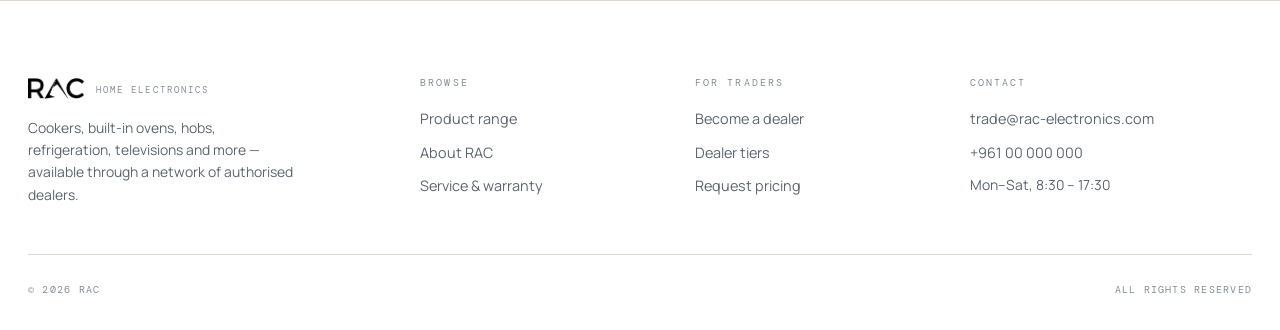
==== commit b0a027df: "WebP images, RTL slider fix, stronger thumbnail follow Images - every served image is WebP: 5.5 MB o" ====
--- a/about.html
+++ b/about.html
@@ -15,7 +15,7 @@
 <header class="hdr">
   <div class="shell hdr__in">
     <a class="logo" href="index.html">
-      <span class="logo__mark"><img src="assets/img/rac-logo-black.png" alt="RAC"></span>
+      <span class="logo__mark"><img src="assets/img/rac-logo-black.webp" alt="RAC"></span>
       <span class="logo__sub" data-ar="أجهزة منزلية">Home Electronics</span>
     </a>
     <nav class="nav">
@@ -47,7 +47,7 @@
         So we concentrate on what actually matters: dependable core components, specifications suited to our grid and our climate, parts that stay available, and pricing that does not move every week.
       </p>
     </div>
-    <div class="split__art split__art--photo rv"><img src="assets/img/kitchen-lifestyle.png" alt="RAC appliances in a kitchen"></div>
+    <div class="split__art split__art--photo rv"><img src="assets/img/kitchen-lifestyle.webp" alt="RAC appliances in a kitchen" loading="lazy" decoding="async"></div>
   </div>
 </section>
 
@@ -156,7 +156,7 @@
     <div class="ftr__top">
       <div>
         <a class="logo" href="index.html">
-          <span class="logo__mark"><img src="assets/img/rac-logo-black.png" alt="RAC"></span>
+          <span class="logo__mark"><img src="assets/img/rac-logo-black.webp" alt="RAC"></span>
           <span class="logo__sub" data-ar="أجهزة منزلية">Home Electronics</span>
         </a>
         <p class="small" style="margin-top:1.1rem;max-width:34ch" data-ar="طباخات وأفران مدمجة ومسطحات وثلاجات وتلفزيونات وغيرها — متوفرة عبر شبكة موزّعين معتمدين.">
--- a/assets/rac.css
+++ b/assets/rac.css
@@ -201,6 +201,11 @@
 }
 .col{position:relative;flex:1;overflow:hidden;clip-path:inset(0 0 100% 0)}
 .col__in{position:absolute;top:0;height:100%;width:600%;left:calc(var(--i) * -100%)}
+/* The columns are flex items, so dir=rtl lays them out right-to-left: the column
+   built as slice 0 ends up in the last physical position. Each one therefore has
+   to show the slice for the position it actually occupies, or the picture comes
+   apart into six repeats of itself. */
+[dir=rtl] .col__in{left:calc((5 - var(--i)) * -100%)}
 .col__in img{
   width:100%;height:100%;object-fit:contain;object-position:center 48%;
   transform:scale(1.12);transition:transform 10s linear,filter 1.1s var(--e);
@@ -282,7 +287,7 @@
 .thumb{
   position:absolute;pointer-events:auto;cursor:pointer;
   width:clamp(66px,6.4vw,102px);aspect-ratio:3/4;overflow:hidden;border-radius:3px;
-  left:calc(var(--fx) * 1%);top:calc(var(--fy) * 1%);
+  inset-inline-start:calc(var(--fx) * 1%);top:calc(var(--fy) * 1%);
   transform:translate3d(calc(var(--mx,0) * var(--d) * 1px),calc(var(--my,0) * var(--d) * 1px),0) rotate(calc(var(--rot) * 1deg));
   background:var(--panel);
   box-shadow:0 14px 30px -14px rgba(0,0,0,.45);
@@ -310,7 +315,7 @@
 /* animating top->bottom would jump, so the dock is a --dy stop on the same axis */
 .thumbs.docked .thumb{
   --d:0;--rot:0;
-  left:calc(var(--dx) * 1%);
+  inset-inline-start:calc(var(--dx) * 1%);
   top:calc(var(--dy) * 1%);
   width:clamp(52px,4.6vw,74px);
 }
@@ -378,7 +383,7 @@
   .ed__in{max-width:none}
   .ed__specs{max-width:none}
   .thumbs{inset:auto 0 0;height:auto}
-  .thumbs .thumb{--d:0;--rot:0;left:calc(var(--dx) * 1%);top:auto;bottom:clamp(1.2rem,4vh,2rem);width:clamp(46px,12vw,62px)}
+  .thumbs .thumb{--d:0;--rot:0;inset-inline-start:calc(var(--dx) * 1%);top:auto;bottom:clamp(1.2rem,4vh,2rem);width:clamp(46px,12vw,62px)}
   .hero__nav{bottom:clamp(1.2rem,4vh,2rem)}
   .hero__nav .shell{justify-content:flex-start}
   .arw{width:42px;height:42px}
